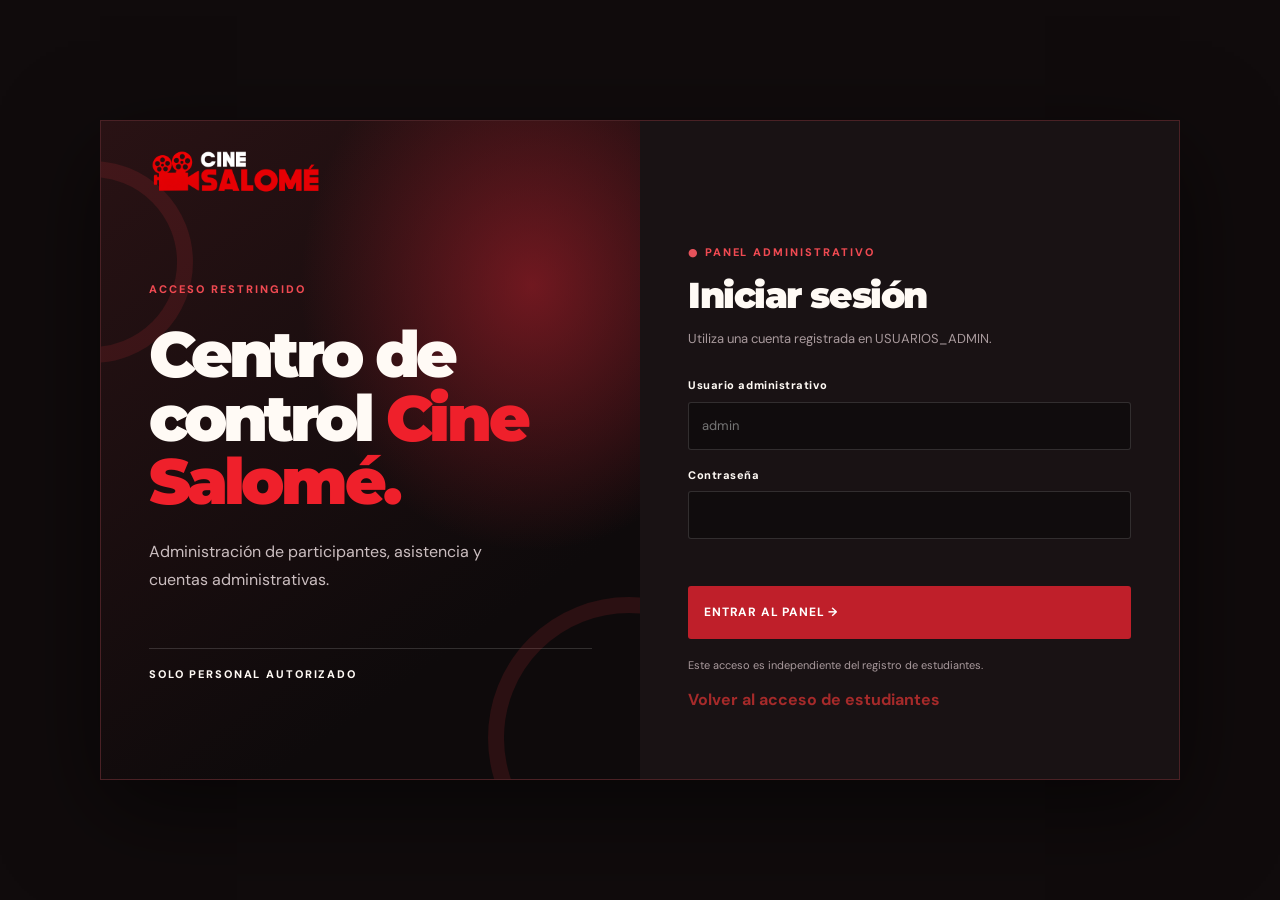
==== admin/index.html @ 3fd90b5b "Actualización general, creación de carpeta img, pequeñas mejoras en el diseño, apartado admin" ====
<!DOCTYPE html>
<html lang="es">
 <head>
  <meta charset="utf-8"/>
  <meta content="width=device-width, initial-scale=1" name="viewport"/>
  <meta content="#110d0e" name="theme-color"/>
  <title>
   Administración · Cine Salomé
  </title>
  <link href="../style/css/common.css" rel="stylesheet"/>
  <link href="../style/css/auth.css" rel="stylesheet"/>
  <link href="admin.css" rel="stylesheet"/>
  <link href="../img/favicon.png" rel="icon" type="image/png"/>
 </head>
 <body class="auth-page">
  <main class="auth-shell">
   <a class="auth-brand" href="./">
    <img alt="Cine Salomé" class="brand-logo" src="../img/LogoCineSalomé.png"/>
   </a>
   <div class="auth-poster">
    <div class="film-kicker">
     ACCESO RESTRINGIDO
    </div>
    <div class="poster-title">
     Centro de
     <br/>
     control
     <span>
      Cine Salomé.
     </span>
    </div>
    <p>
     Administración de participantes, asistencia y cuentas administrativas.
    </p>
    <div class="poster-date">
     SOLO PERSONAL AUTORIZADO
    </div>
   </div>
   <section class="auth-card">
    <p class="eyebrow">
     Panel administrativo
    </p>
    <h1>
     Iniciar sesión
    </h1>
    <p class="auth-subtitle">
     Utiliza una cuenta registrada en USUARIOS_ADMIN.
    </p>
    <form id="adminLoginForm">
     <div class="form-field">
      <label for="username">
       Usuario administrativo
      </label>
      <input autocomplete="username" id="username" minlength="3" name="USUARIO" placeholder="admin" required="" type="text"/>
     </div>
     <div class="form-field">
      <label for="password">
       Contraseña
      </label>
      <input autocomplete="current-password" id="password" name="CONTRASEÑA" required="" type="password"/>
     </div>
     <div aria-live="polite" class="form-error" id="adminMessage" role="alert">
     </div>
     <button class="btn btn-primary auth-submit" id="adminSubmit" type="submit">
      Entrar al panel →
     </button>
    </form>
    <p class="auth-note">
     Este acceso es independiente del registro de estudiantes.
    </p>
    <a class="student-login-link" href="../login.html">
     Volver al acceso de estudiantes
    </a>
   </section>
  </main>
  <script src="../api-config.js">
  </script>
  <script src="admin-login.js">
  </script>
 </body>
</html>
---- style/css/common.css ----
@import url('https://fonts.googleapis.com/css2?family=DM+Sans:wght@400;500;600;700&family=Montserrat:wght@700;800;900&display=swap');
:root
{
  --rojo:#bf1f2a;
  --rojo-claro:#e5525b;
  --negro:#110d0e;
  --gris-oscuro:#1b1517;
  --gris-medio:#3c2c2f;
  --blanco:#fffaf5;
  --gris-texto:#c8beb9;
  --borde:rgba(229,82,91,.25);
  --sombra:0 18px 46px rgba(0,0,0,.36)
}

*
{
  box-sizing:border-box;
  margin:0;
  padding:0
}

html
{
  scroll-behavior:smooth
}

body
{
  background:var(--negro);
  color:var(--blanco);
  font-family:'DM Sans',system-ui,sans-serif;
  line-height:1.7
}

a
{
  color:inherit
}

button
{
  font:inherit
}

.title,h1,h2,h3,.logo,.year
{
  font-family:'Montserrat',Arial,sans-serif;
  letter-spacing:-.04em
}

nav
{
  position:sticky;
  top:0;
  z-index:10;
  height:70px;
  padding:0 7%;
  display:flex;
  align-items:center;
  justify-content:space-between;
  background:rgba(17,13,14,.94);
  backdrop-filter:blur(12px);
  border-bottom:1px solid var(--borde)
}

.logo
{
  text-decoration:none;
  font-size:20px;
  letter-spacing:.1em;
  font-weight:900
}

.logo span,.section-title span
{
  color:var(--rojo-claro)
}

.nav-links
{
  display:flex;
  align-items:center;
  gap:22px;
  list-style:none
}

.nav-links a
{
  text-decoration:none;
  color:var(--gris-texto);
  font-size:12px;
  font-weight:700
}

.nav-links a:hover,.nav-links a[aria-current=page]
{
  color:var(--rojo-claro)
}

.nav-cta
{
  background:var(--rojo);
  color:white!important;
  padding:8px 12px;
  border-radius:3px
}

.menu-toggle
{
  display:none;
  color:var(--blanco);
  background:transparent;
  border:1px solid var(--borde);
  padding:6px 10px;
  font-size:20px;
  cursor:pointer
}

.page-hero
{
  padding:92px 8% 70px;
  position:relative;
  overflow:hidden;
  background:radial-gradient(circle at 82% 20%,rgba(191,31,42,.32),transparent 34%),linear-gradient(135deg,#110d0e,#281316);
  border-bottom:1px solid var(--borde)
}

.page-hero:after
{
  content:'';
  position:absolute;
  width:210px;
  height:210px;
  right:-75px;
  bottom:-102px;
  border:20px dotted rgba(229,82,91,.19);
  border-radius:50%;
  transform:rotate(20deg)
}

.eyebrow,.section-kicker
{
  font-size:11px;
  font-weight:700;
  color:var(--rojo-claro);
  letter-spacing:1.8px;
  text-transform:uppercase;
  margin-bottom:14px
}

.eyebrow:before
{
  content:'● ';
  color:var(--rojo-claro)
}

.page-title
{
  font-size:clamp(42px,6vw,76px);
  line-height:1.05;
  text-transform:uppercase;
  max-width:790px
}

.page-intro
{
  max-width:660px;
  color:var(--gris-texto);
  font-size:18px;
  margin-top:23px
}

.content-section
{
  padding:86px 8%
}

.content-section:nth-of-type(even)
{
  background:var(--gris-oscuro)
}

.section-head
{
  max-width:730px;
  margin-bottom:42px
}

.section-title
{
  font-size:clamp(32px,4vw,53px);
  line-height:1.1;
  text-transform:uppercase
}

.section-intro
{
  color:var(--gris-texto);
  margin-top:16px
}

.btn
{
  display:inline-flex;
  align-items:center;
  justify-content:center;
  text-decoration:none;
  border:1px solid transparent;
  padding:12px 19px;
  border-radius:3px;
  font-size:12px;
  font-weight:700;
  letter-spacing:.07em;
  text-transform:uppercase;
  cursor:pointer;
  transition:.2s
}

.btn:hover
{
  transform:translateY(-2px)
}

.btn-primary
{
  background:var(--rojo);
  color:white
}

.btn-primary:hover
{
  background:var(--rojo-claro)
}

.btn-light
{
  border-color:rgba(255,250,245,.32);
  color:var(--blanco);
  background:transparent
}

.btn-light:hover
{
  border-color:var(--rojo);
  color:var(--rojo-claro)
}

.reveal
{
  opacity:0;
  transform:translateY(18px);
  transition:.55s ease
}

.reveal.visible
{
  opacity:1;
  transform:none
}

.back-top
{
  position:fixed;
  right:22px;
  bottom:22px;
  width:42px;
  height:42px;
  z-index:5;
  border:1px solid var(--rojo);
  background:var(--rojo);
  color:#fff;
  cursor:pointer;
  opacity:0;
  pointer-events:none;
  transition:.2s
}

.back-top.show
{
  opacity:1;
  pointer-events:auto
}

footer
{
  padding:45px 8% 25px;
  text-align:center;
  background:#0c090a;
  border-top:1px solid var(--borde)
}

.footer-mark
{
  font:900 23px 'Montserrat',Arial,sans-serif;
  letter-spacing:.12em
}

.footer-mark span
{
  color:var(--rojo-claro)
}

.footer-quote
{
  color:var(--gris-texto);
  font-style:italic;
  margin:7px auto 19px
}

.footer-bottom
{
  border-top:1px solid rgba(255,250,245,.12);
  padding-top:15px;
  color:#958a85;
  font-size:12px
}

/* Un lenguaje visual inspirado en una entrada de cine: tarjetas, contraste y acentos rojos. */
.quote-card blockquote,.fact strong,.edu-big,.question,.result-score,.work-number
{
  font-family:'Montserrat',Arial,sans-serif!important
}

.quote-card blockquote,.edu-big,.question
{
  font-weight:800
}

.work-number,.fact strong,.result-score
{
  font-weight:900
}

.content-section
{
  position:relative
}

.info-card,.work-card,.edu-panel,.quiz-wrap
{
  border-radius:5px
}

@media(max-width:760px)
{
  nav
  {
    height:64px;
    padding:0 6%
  }

  .menu-toggle
  {
    display:block
  }

  .nav-links
  {
    display:none;
    position:absolute;
    top:63px;
    left:0;
    right:0;
    padding:10px 6% 17px;
    flex-direction:column;
    align-items:stretch;
    gap:0;
    background:#110d0e;
    border-bottom:1px solid var(--borde)
  }

  .nav-links.open
  {
    display:flex
  }

  .nav-links a
  {
    display:block;
    padding:11px 4px
  }

  .nav-cta
  {
    text-align:center;
    margin-top:5px
  }

  .page-hero,.content-section
  {
    padding-left:6%;
    padding-right:6%
  }

  .page-hero
  {
    padding-top:67px
  }

  .content-section
  {
    padding-top:62px;
    padding-bottom:62px
  }
}

@media(prefers-reduced-motion:reduce)
{
  html
  {
    scroll-behavior:auto
  }

  .reveal
  {
    opacity:1;
    transform:none;
    transition:none
  }
}


/* Identidad visual: logo oficial en la navegación */
.brand-logo { display:block; width:clamp(135px, 15vw, 190px); max-height:48px; height:auto; object-fit:contain; }
.logo, .auth-brand { display:inline-flex; align-items:center; flex-shrink:0; }
.auth-brand .brand-logo { width:clamp(145px, 18vw, 210px); max-height:54px; }
@media (max-width: 520px) { .brand-logo { width:135px; max-height:42px; } .auth-brand .brand-logo { width:150px; } }
---- style/css/auth.css ----
@import url('https://fonts.googleapis.com/css2?family=DM+Sans:wght@400;500;600;700&family=Montserrat:wght@700;800;900&display=swap');
.hidden
{
  display:none!important
}

.auth-page
{
  min-height:100vh;
  background:#100b0c;
  display:grid;
  place-items:center;
  padding:30px 18px
}

.auth-shell
{
  width:min(1080px,100%);
  min-height:660px;
  display:grid;
  grid-template-columns:1fr 1fr;
  background:#191214;
  border:1px solid rgba(229,82,91,.24);
  box-shadow:0 30px 90px #0008;
  position:relative
}

.auth-brand
{
  position:absolute;
  top:24px;
  left:30px;
  z-index:2;
  text-decoration:none;
  font:900 18px Montserrat,sans-serif;
  letter-spacing:.08em
}

.auth-brand span
{
  color:#ed303b
}

.auth-poster
{
  padding:105px 48px 42px;
  background:radial-gradient(ellipse at 80% 25%,#9f1e29a6,transparent 38%),linear-gradient(145deg,#291214,#0e0a0b 75%);
  display:flex;
  flex-direction:column;
  justify-content:center;
  position:relative;
  overflow:hidden
}

.auth-poster:before,.auth-poster:after
{
  content:'';
  position:absolute;
  border:16px solid #f33a4520;
  border-radius:50%;
  width:250px;
  height:250px;
  right:-130px;
  bottom:-100px
}

.auth-poster:after
{
  width:170px;
  height:170px;
  right:auto;
  left:-110px;
  top:40px
}

.film-kicker,.eyebrow
{
  color:#f04a52;
  font-size:11px;
  font-weight:800;
  letter-spacing:.18em;
  text-transform:uppercase
}

.poster-title
{
  font:900 clamp(42px,5vw,70px)/.99 Montserrat,sans-serif;
  letter-spacing:-.06em;
  margin:25px 0
}

.poster-title span
{
  color:#ef202b
}

.auth-poster p
{
  color:#cbbec0;
  max-width:360px
}

.poster-date
{
  margin-top:55px;
  border-top:1px solid #ffffff26;
  padding-top:16px;
  font-size:11px;
  letter-spacing:.17em;
  font-weight:800
}

.auth-card
{
  padding:95px 48px 38px;
  align-self:center
}

.auth-tabs
{
  display:flex;
  border-bottom:1px solid #ffffff20;
  margin-bottom:34px
}

.auth-tab
{
  flex:1;
  background:transparent;
  border:0;
  border-bottom:2px solid transparent;
  color:#a99a9d;
  padding:12px 4px;
  font-size:12px;
  font-weight:800;
  cursor:pointer
}

.auth-tab.active
{
  color:#fff;
  border-bottom-color:#ef303b
}

.auth-card h1
{
  font:900 clamp(26px,3vw,36px)/1.1 Montserrat,sans-serif;
  margin:12px 0
}

.auth-subtitle,.auth-note
{
  color:#a99a9d;
  font-size:13px
}

.auth-card form
{
  margin-top:26px
}

.form-field
{
  display:flex;
  flex-direction:column;
  gap:7px;
  margin-bottom:16px;
  min-width:0
}

.form-field label
{
  font-size:11px;
  font-weight:800;
  letter-spacing:.05em
}

.form-field input,.form-field select,.filters select,.search-box input
{
  width:100%;
  background:#100c0d;
  border:1px solid #ffffff24;
  color:#fff;
  padding:12px 13px;
  border-radius:3px;
  min-height:44px;
  font:inherit;
  font-size:13px;
  outline:none
}

.form-field input:focus,.form-field select:focus
{
  border-color:#ed303b
}

.form-field select option
{
  background:#191214
}

.form-row
{
  display:grid;
  grid-template-columns:1fr 1fr;
  gap:12px
}

.auth-submit
{
  width:100%;
  justify-content:space-between;
  margin:8px 0 18px;
  padding:15px
}

.auth-submit:disabled
{
  opacity:.65;
  cursor:wait
}

.form-error
{
  color:#ff8288;
  font-size:12px;
  min-height:18px;
  margin:5px 0
}

.auth-note
{
  font-size:11px;
  line-height:1.6
}

.session-actions
{
  display:flex;
  align-items:center;
  gap:10px;
  margin-left:16px
}

.session-name
{
  font-size:11px;
  color:#c8beb9;
  max-width:140px;
  overflow:hidden;
  text-overflow:ellipsis;
  white-space:nowrap
}

.logout-button
{
  background:transparent;
  color:#fff;
  border:1px solid #e5525b77;
  padding:8px 12px;
  font-size:11px;
  font-weight:800;
  cursor:pointer
}

.logout-button:hover
{
  background:#bf1f2a
}

@media(max-width:760px)
{
  .auth-shell
  {
    grid-template-columns:1fr;
    max-width:500px
  }

  .auth-poster
  {
    padding:90px 28px 30px;
    min-height:300px
  }

  .poster-title
  {
    font-size:46px;
    margin:17px 0
  }

  .poster-date
  {
    margin-top:24px
  }

  .auth-card
  {
    padding:32px 26px
  }

  .auth-brand
  {
    top:22px;
    left:26px
  }

  .session-actions
  {
    margin-left:auto
  }

  .session-name
  {
    display:none
  }
}

@media(max-width:390px)
{
  .form-row
  {
    grid-template-columns:1fr;
    gap:0
  }

  .auth-poster
  {
    min-height:265px
  }

  .poster-title
  {
    font-size:40px
  }
}
---- admin/admin.css ----
.student-login-link{display:inline-block;margin-top:12px;color:#a52a2a;font-weight:700;text-decoration:none}.student-login-link:hover{text-decoration:underline}.admin-route-note{font-size:.85rem;color:#777}
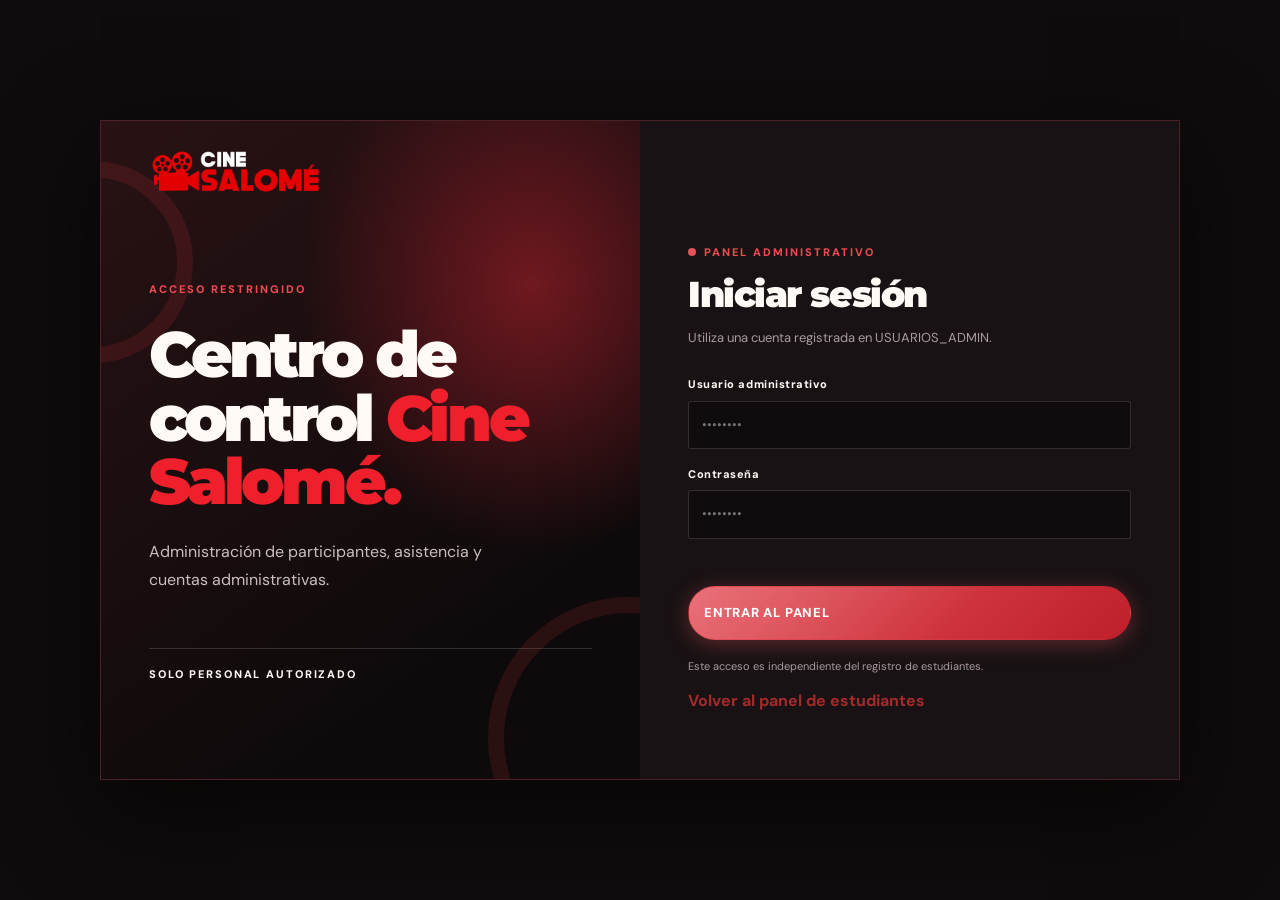
==== commit dc37d2e4: "Preparar aplicación para Vercel" ====
--- a/admin/index.html
+++ b/admin/index.html
@@ -51,25 +51,25 @@
       <label for="username">
        Usuario administrativo
       </label>
-      <input autocomplete="username" id="username" minlength="3" name="USUARIO" placeholder="admin" required="" type="text"/>
+      <input autocomplete="username" id="username" minlength="3" name="USUARIO" placeholder="••••••••" required="" type="text"/>
      </div>
      <div class="form-field">
       <label for="password">
        Contraseña
       </label>
-      <input autocomplete="current-password" id="password" name="CONTRASEÑA" required="" type="password"/>
+      <input autocomplete="current-password" id="password" name="CONTRASEÑA" placeholder="••••••••" required="" type="password"/>
      </div>
      <div aria-live="polite" class="form-error" id="adminMessage" role="alert">
      </div>
      <button class="btn btn-primary auth-submit" id="adminSubmit" type="submit">
-      Entrar al panel →
+      Entrar al panel
      </button>
     </form>
     <p class="auth-note">
      Este acceso es independiente del registro de estudiantes.
     </p>
     <a class="student-login-link" href="../login.html">
-     Volver al acceso de estudiantes
+     Volver al panel de estudiantes
     </a>
    </section>
   </main>
--- a/style/css/common.css
+++ b/style/css/common.css
@@ -60,7 +60,16 @@
   justify-content:space-between;
   background:rgba(17,13,14,.94);
   backdrop-filter:blur(12px);
-  border-bottom:1px solid var(--borde)
+  border-bottom:1px solid var(--borde);
+  transition:height .3s cubic-bezier(0.16, 1, 0.3, 1), background .3s ease, box-shadow .3s ease, border-color .3s ease;
+}
+
+nav.scrolled
+{
+  height:60px;
+  background:rgba(14,10,11,.98);
+  box-shadow:0 8px 30px rgba(0,0,0,.6);
+  border-bottom-color:rgba(229,82,91,.35);
 }
 
 .logo
@@ -145,13 +154,30 @@
   color:var(--rojo-claro);
   letter-spacing:1.8px;
   text-transform:uppercase;
-  margin-bottom:14px
+  margin-bottom:14px;
+  display:flex;
+  align-items:center;
+  gap:8px;
 }
 
 .eyebrow:before
 {
-  content:'● ';
-  color:var(--rojo-claro)
+  content:'';
+  display:inline-block;
+  width:8px;
+  height:8px;
+  border-radius:50%;
+  background:var(--rojo-claro);
+  flex-shrink:0;
+  animation:pulseRed 2s ease-in-out infinite;
+  box-shadow:0 0 0 0 rgba(229,82,91,.7);
+}
+
+@keyframes pulseRed
+{
+  0%   { box-shadow:0 0 0 0 rgba(229,82,91,.75); background:var(--rojo-claro); }
+  50%  { box-shadow:0 0 0 7px rgba(229,82,91,0); background:#ff6a72; }
+  100% { box-shadow:0 0 0 0 rgba(229,82,91,0); background:var(--rojo-claro); }
 }
 
 .page-title
@@ -204,59 +230,89 @@
   display:inline-flex;
   align-items:center;
   justify-content:center;
+  gap:8px;
   text-decoration:none;
-  border:1px solid transparent;
-  padding:12px 19px;
-  border-radius:3px;
-  font-size:12px;
-  font-weight:700;
-  letter-spacing:.07em;
+  border:1.5px solid transparent;
+  padding:14px 28px;
+  border-radius:999px;
+  font-size:13px;
+  font-weight:800;
+  letter-spacing:.06em;
   text-transform:uppercase;
   cursor:pointer;
-  transition:.2s
+  transition:transform .3s cubic-bezier(0.16, 1, 0.3, 1), background .25s ease, border-color .25s ease, box-shadow .3s ease;
 }
 
 .btn:hover
 {
-  transform:translateY(-2px)
+  transform:translateY(-3px) scale(1.04);
+  box-shadow:0 12px 28px rgba(191,31,42,.4);
+}
+
+.btn:active
+{
+  transform:translateY(-1px) scale(.99);
 }
 
 .btn-primary
 {
-  background:var(--rojo);
-  color:white
+  background:linear-gradient(135deg, var(--rojo-claro), var(--rojo));
+  color:white;
+  box-shadow:0 4px 20px rgba(229,82,91,.35);
+  position:relative;
+  overflow:hidden;
+}
+
+.btn-primary:after
+{
+  content:'';
+  position:absolute;
+  inset:-1px;
+  border-radius:inherit;
+  background:linear-gradient(135deg,rgba(255,255,255,.18),transparent 60%);
+  pointer-events:none;
 }
 
 .btn-primary:hover
 {
-  background:var(--rojo-claro)
+  background:linear-gradient(135deg,#ff6a72,var(--rojo-claro));
+  box-shadow:0 14px 32px rgba(229,82,91,.55), 0 0 0 3px rgba(229,82,91,.2);
 }
 
 .btn-light
 {
-  border-color:rgba(255,250,245,.32);
+  border-color:rgba(255,250,245,.35);
   color:var(--blanco);
-  background:transparent
+  background:rgba(255,255,255,.06);
+  backdrop-filter:blur(6px);
 }
 
 .btn-light:hover
 {
-  border-color:var(--rojo);
-  color:var(--rojo-claro)
+  border-color:var(--rojo-claro);
+  color:var(--rojo-claro);
+  background:rgba(229,82,91,.1);
+  box-shadow:0 10px 28px rgba(229,82,91,.25), 0 0 0 3px rgba(229,82,91,.15);
 }
 
 .reveal
 {
   opacity:0;
-  transform:translateY(18px);
-  transition:.55s ease
+  transform:translateY(24px);
+  transition:opacity .75s cubic-bezier(0.16, 1, 0.3, 1), transform .75s cubic-bezier(0.16, 1, 0.3, 1);
+  will-change:opacity, transform;
 }
 
 .reveal.visible
 {
   opacity:1;
-  transform:none
-}
+  transform:none;
+}
+
+.quick-grid .reveal:nth-child(1), .cards-grid .reveal:nth-child(1), .works-grid .reveal:nth-child(1) { transition-delay: .05s; }
+.quick-grid .reveal:nth-child(2), .cards-grid .reveal:nth-child(2), .works-grid .reveal:nth-child(2) { transition-delay: .14s; }
+.quick-grid .reveal:nth-child(3), .cards-grid .reveal:nth-child(3), .works-grid .reveal:nth-child(3) { transition-delay: .23s; }
+.quick-grid .reveal:nth-child(4), .cards-grid .reveal:nth-child(4), .works-grid .reveal:nth-child(4) { transition-delay: .32s; }
 
 .back-top
 {
@@ -425,3 +481,276 @@
 .logo, .auth-brand { display:inline-flex; align-items:center; flex-shrink:0; }
 .auth-brand .brand-logo { width:clamp(145px, 18vw, 210px); max-height:54px; }
 @media (max-width: 520px) { .brand-logo { width:135px; max-height:42px; } .auth-brand .brand-logo { width:150px; } }
+
+/* ==========================================================================
+   Menú Desplegable de Usuario y Perfil
+   ========================================================================== */
+.user-menu-wrapper {
+  position: relative;
+  display: inline-flex;
+  align-items: center;
+  margin-left: 20px;
+  order: 10;
+  z-index: 50;
+}
+
+.user-menu-btn {
+  display: inline-flex;
+  align-items: center;
+  gap: 9px;
+  background: rgba(255, 255, 255, 0.05);
+  border: 1px solid rgba(229, 82, 91, 0.28);
+  border-radius: 999px;
+  padding: 5px 14px 5px 6px;
+  color: var(--blanco);
+  cursor: pointer;
+  transition: all 0.22s ease;
+  font-family: inherit;
+  outline: none;
+}
+
+.user-menu-btn:hover,
+.user-menu-btn.active {
+  background: rgba(191, 31, 42, 0.16);
+  border-color: rgba(229, 82, 91, 0.6);
+  box-shadow: 0 4px 16px rgba(191, 31, 42, 0.22);
+}
+
+.user-avatar-badge {
+  width: 32px;
+  height: 32px;
+  border-radius: 50%;
+  background: linear-gradient(135deg, #bf1f2a, #6e1f32);
+  display: inline-flex;
+  align-items: center;
+  justify-content: center;
+  color: #fffaf5;
+  flex-shrink: 0;
+  box-shadow: 0 2px 8px rgba(0, 0, 0, 0.35);
+  border: 1.5px solid rgba(229, 82, 91, 0.4);
+}
+
+.avatar-svg {
+  width: 17px;
+  height: 17px;
+}
+
+.user-display-name {
+  font-size: 13px;
+  font-weight: 700;
+  color: #fffaf5;
+  max-width: 150px;
+  overflow: hidden;
+  text-overflow: ellipsis;
+  white-space: nowrap;
+  letter-spacing: -0.01em;
+}
+
+.user-chevron {
+  width: 14px;
+  height: 14px;
+  color: var(--gris-texto);
+  transition: transform 0.25s ease, color 0.2s ease;
+  flex-shrink: 0;
+}
+
+.user-menu-btn.active .user-chevron {
+  transform: rotate(180deg);
+  color: var(--rojo-claro);
+}
+
+/* Contenedor del desplegable flotante */
+.user-dropdown-menu {
+  position: absolute;
+  top: calc(100% + 10px);
+  right: 0;
+  min-width: 260px;
+  background: rgba(19, 14, 16, 0.98);
+  backdrop-filter: blur(16px);
+  -webkit-backdrop-filter: blur(16px);
+  border: 1px solid rgba(229, 82, 91, 0.35);
+  border-radius: 16px;
+  box-shadow: 0 20px 48px rgba(0, 0, 0, 0.72), 0 0 0 1px rgba(255, 255, 255, 0.05);
+  padding: 12px;
+  z-index: 1000;
+  opacity: 0;
+  visibility: hidden;
+  transform: translateY(-8px) scale(0.97);
+  transform-origin: top right;
+  transition: opacity 0.2s cubic-bezier(0.16, 1, 0.3, 1), 
+              transform 0.2s cubic-bezier(0.16, 1, 0.3, 1), 
+              visibility 0.2s;
+  pointer-events: none;
+}
+
+.user-dropdown-menu.show {
+  opacity: 1;
+  visibility: visible;
+  transform: translateY(0) scale(1);
+  pointer-events: auto;
+}
+
+/* Cabecera del desplegable con info de usuario */
+.user-dropdown-header {
+  display: flex;
+  align-items: center;
+  gap: 12px;
+  padding: 8px 10px 10px;
+}
+
+.dropdown-avatar-circle {
+  width: 40px;
+  height: 40px;
+  border-radius: 50%;
+  background: linear-gradient(135deg, #bf1f2a, #4a1523);
+  display: flex;
+  align-items: center;
+  justify-content: center;
+  color: #fffaf5;
+  flex-shrink: 0;
+  border: 2px solid rgba(229, 82, 91, 0.45);
+}
+
+.dropdown-avatar-circle svg {
+  width: 22px;
+  height: 22px;
+}
+
+.dropdown-user-details {
+  display: flex;
+  flex-direction: column;
+  min-width: 0;
+}
+
+.dropdown-user-name {
+  font-size: 13.5px;
+  font-weight: 800;
+  color: #fffaf5;
+  white-space: nowrap;
+  overflow: hidden;
+  text-overflow: ellipsis;
+  letter-spacing: -0.01em;
+}
+
+.dropdown-user-role {
+  display: inline-block;
+  align-self: flex-start;
+  font-size: 10px;
+  font-weight: 800;
+  text-transform: uppercase;
+  letter-spacing: 0.06em;
+  color: var(--rojo-claro);
+  background: rgba(191, 31, 42, 0.18);
+  border: 1px solid rgba(229, 82, 91, 0.25);
+  padding: 1px 7px;
+  border-radius: 999px;
+  margin-top: 3px;
+}
+
+.dropdown-user-email {
+  font-size: 11px;
+  color: var(--gris-texto);
+  white-space: nowrap;
+  overflow: hidden;
+  text-overflow: ellipsis;
+  margin-top: 2px;
+}
+
+.user-dropdown-divider {
+  height: 1px;
+  background: rgba(255, 255, 255, 0.08);
+  margin: 8px 0;
+}
+
+/* Acciones en el menú desplegable */
+.user-dropdown-body {
+  display: flex;
+  flex-direction: column;
+  gap: 4px;
+}
+
+.user-dropdown-link,
+.user-dropdown-logout {
+  display: flex;
+  align-items: center;
+  gap: 10px;
+  width: 100%;
+  padding: 9px 12px;
+  border-radius: 10px;
+  border: none;
+  background: transparent;
+  text-decoration: none;
+  font-size: 13px;
+  font-weight: 700;
+  cursor: pointer;
+  transition: all 0.18s ease;
+  font-family: inherit;
+  text-align: left;
+}
+
+.user-dropdown-link {
+  color: var(--blanco);
+}
+
+.user-dropdown-link:hover {
+  background: rgba(255, 255, 255, 0.06);
+  color: var(--rojo-claro);
+}
+
+.user-dropdown-link svg,
+.user-dropdown-logout svg {
+  width: 16px;
+  height: 16px;
+  flex-shrink: 0;
+}
+
+.user-dropdown-logout {
+  color: #ff6e76;
+}
+
+.user-dropdown-logout:hover {
+  background: rgba(191, 31, 42, 0.22);
+  color: #ff8b92;
+}
+
+/* Botón logout genérico de respaldo */
+.logout-button {
+  display: inline-flex;
+  align-items: center;
+  gap: 7px;
+  background: rgba(255, 255, 255, 0.04);
+  color: #fffaf5;
+  border: 1px solid rgba(229, 82, 91, 0.4);
+  padding: 7px 14px;
+  border-radius: 999px;
+  font-size: 12px;
+  font-weight: 800;
+  cursor: pointer;
+  transition: all 0.2s ease;
+}
+
+.logout-button:hover {
+  background: var(--rojo);
+  border-color: var(--rojo);
+  color: #fff;
+}
+
+/* Ajustes responsivos */
+@media (max-width: 760px) {
+  .user-display-name {
+    display: none;
+  }
+  .user-menu-btn {
+    padding: 4px 8px 4px 4px;
+    gap: 6px;
+  }
+  .user-menu-wrapper {
+    margin-left: auto;
+    margin-right: 12px;
+    order: 2;
+  }
+  .menu-toggle {
+    order: 3;
+  }
+}
+
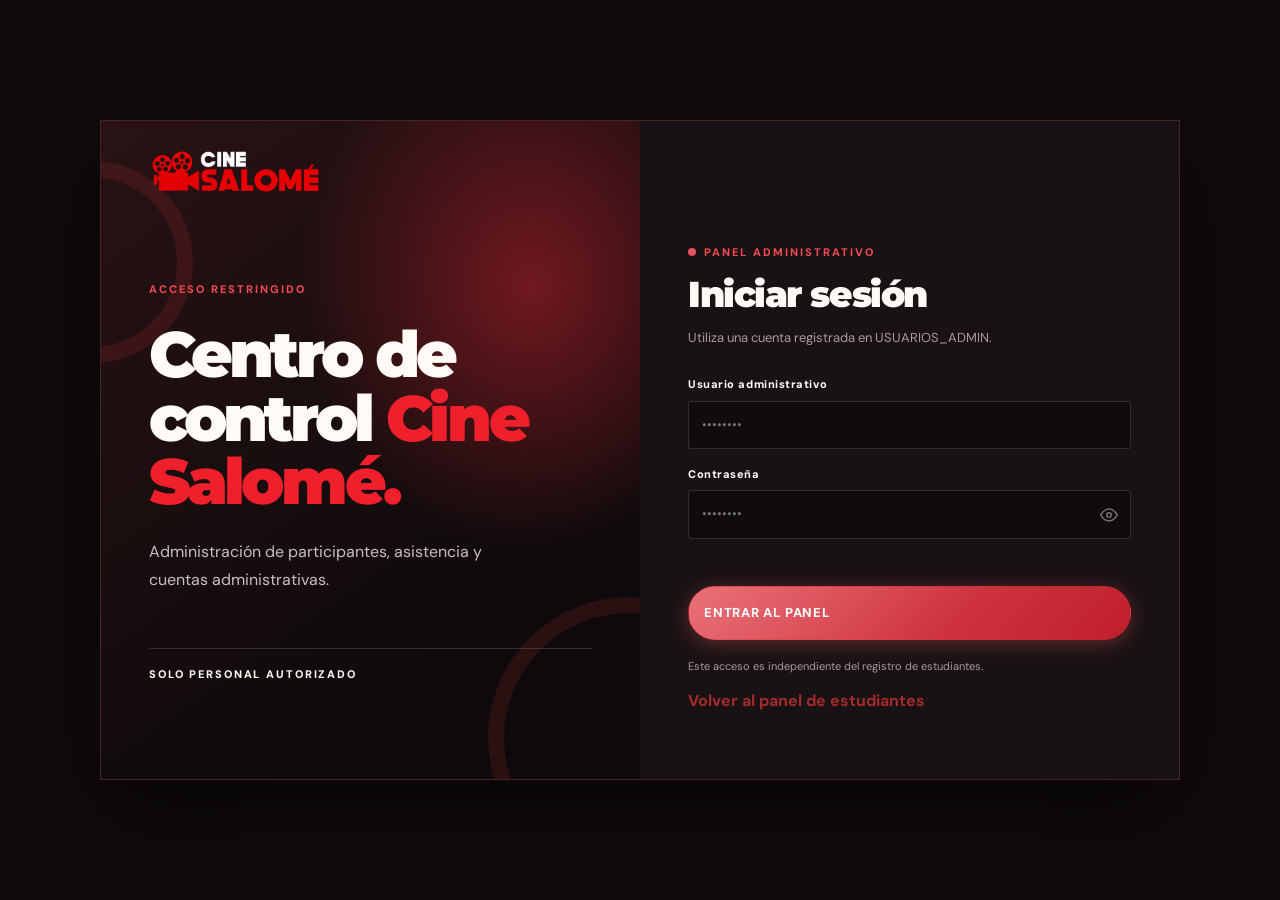
==== commit a61fe5b0: "ultimos cambios" ====
--- a/admin/index.html
+++ b/admin/index.html
@@ -57,7 +57,19 @@
       <label for="password">
        Contraseña
       </label>
-      <input autocomplete="current-password" id="password" name="CONTRASEÑA" placeholder="••••••••" required="" type="password"/>
+      <div class="password-wrapper">
+       <input autocomplete="current-password" id="password" name="CONTRASEÑA" placeholder="••••••••" required="" type="password"/>
+       <button type="button" class="password-toggle" id="toggleAdminPassword" aria-label="Mostrar u ocultar contraseña">
+        <svg id="adminEyeIcon" viewBox="0 0 24 24" fill="none" stroke="currentColor" stroke-width="2" stroke-linecap="round" stroke-linejoin="round">
+         <path d="M1 12s4-8 11-8 11 8 11 8-4 8-11 8-11-8-11-8z"/>
+         <circle cx="12" cy="12" r="3"/>
+        </svg>
+        <svg id="adminEyeOffIcon" viewBox="0 0 24 24" fill="none" stroke="currentColor" stroke-width="2" stroke-linecap="round" stroke-linejoin="round" style="display:none;">
+         <path d="M17.94 17.94A10.07 10.07 0 0 1 12 20c-7 0-11-8-11-8a18.45 18.45 0 0 1 5.06-5.94M9.9 4.24A9.12 9.12 0 0 1 12 4c7 0 11 8 11 8a18.5 18.5 0 0 1-2.16 3.19m-6.72-1.07a3 3 0 1 1-4.24-4.24"/>
+         <line x1="1" y1="1" x2="23" y2="23"/>
+        </svg>
+       </button>
+      </div>
      </div>
      <div aria-live="polite" class="form-error" id="adminMessage" role="alert">
      </div>
--- a/style/css/common.css
+++ b/style/css/common.css
@@ -40,6 +40,58 @@
 button
 {
   font:inherit
+}
+
+/* Iconos vectoriales profesionales y moderados */
+.site-icon
+{
+  display:inline-flex;
+  align-items:center;
+  justify-content:center;
+  width:42px;
+  height:42px;
+  stroke:var(--rojo-claro);
+  fill:none;
+  stroke-width:2.2;
+  stroke-linecap:round;
+  stroke-linejoin:round;
+  vertical-align:middle;
+  flex-shrink:0;
+  transition:transform .3s ease, stroke .3s ease;
+}
+.site-icon-lg
+{
+  width:54px;
+  height:54px;
+  stroke-width:2.2;
+}
+.site-icon-xl
+{
+  width:68px;
+  height:68px;
+  stroke-width:2.2;
+}
+
+/* Contenedor tipo insignia para iconos moderados */
+.icon-badge
+{
+  display:inline-flex;
+  align-items:center;
+  justify-content:center;
+  width:68px;
+  height:68px;
+  border-radius:12px;
+  background:rgba(229,82,91,.12);
+  border:1px solid rgba(229,82,91,.35);
+  margin-bottom:16px;
+  box-shadow:0 6px 18px rgba(0,0,0,.25);
+  transition:transform .3s ease, background .3s ease, border-color .3s ease;
+}
+.icon-badge:hover
+{
+  transform:scale(1.06);
+  background:rgba(229,82,91,.22);
+  border-color:var(--rojo-claro);
 }
 
 .title,h1,h2,h3,.logo,.year
@@ -98,12 +150,34 @@
   text-decoration:none;
   color:var(--gris-texto);
   font-size:12px;
-  font-weight:700
+  font-weight:700;
+  position:relative;
+  padding-bottom:4px
+}
+
+.nav-links a::after
+{
+  content:'';
+  position:absolute;
+  bottom:-2px;
+  left:0;
+  right:0;
+  height:2px;
+  background:var(--rojo-claro);
+  border-radius:2px;
+  transform:scaleX(0);
+  transition:transform .25s cubic-bezier(0.16,1,0.3,1);
+  transform-origin:center
 }
 
 .nav-links a:hover,.nav-links a[aria-current=page]
 {
   color:var(--rojo-claro)
+}
+
+.nav-links a[aria-current=page]::after
+{
+  transform:scaleX(1)
 }
 
 .nav-cta
@@ -138,13 +212,20 @@
 {
   content:'';
   position:absolute;
-  width:210px;
-  height:210px;
+  width:220px;
+  height:220px;
   right:-75px;
   bottom:-102px;
-  border:20px dotted rgba(229,82,91,.19);
+  border:20px dotted rgba(229,82,91,.28);
   border-radius:50%;
-  transform:rotate(20deg)
+  animation:rotateDottedCircle 24s linear infinite;
+  pointer-events:none;
+}
+
+@keyframes rotateDottedCircle
+{
+  from { transform:rotate(0deg); }
+  to { transform:rotate(360deg); }
 }
 
 .eyebrow,.section-kicker
@@ -347,8 +428,25 @@
 
 .footer-mark
 {
-  font:900 23px 'Montserrat',Arial,sans-serif;
-  letter-spacing:.12em
+  display:flex;
+  justify-content:center;
+  align-items:center;
+  margin-bottom:4px
+}
+
+.footer-logo
+{
+  height:52px;
+  width:auto;
+  object-fit:contain;
+  opacity:.9;
+  filter:drop-shadow(0 2px 10px rgba(229,82,91,.25));
+  transition:opacity .3s ease
+}
+
+.footer-logo:hover
+{
+  opacity:1
 }
 
 .footer-mark span
--- a/style/css/auth.css
+++ b/style/css/auth.css
@@ -133,13 +133,34 @@
   padding:12px 4px;
   font-size:12px;
   font-weight:800;
-  cursor:pointer
+  cursor:pointer;
+  transition:color .22s ease, border-color .22s ease
 }
 
 .auth-tab.active
 {
   color:#fff;
   border-bottom-color:#ef303b
+}
+
+/* ── Animación de aparición del contenido al cambiar tab ─── */
+@keyframes authFadeIn
+{
+  from { opacity:0; transform:translateY(10px); }
+  to   { opacity:1; transform:translateY(0); }
+}
+
+.auth-card form.tab-anim,
+.auth-card .form-anim
+{
+  animation:authFadeIn .32s cubic-bezier(0.16,1,0.3,1)
+}
+
+/* Aplica la animación al h1 y subtítulo también */
+.auth-card h1.tab-anim,
+.auth-card .auth-subtitle.tab-anim
+{
+  animation:authFadeIn .28s cubic-bezier(0.16,1,0.3,1)
 }
 
 .auth-card h1
@@ -333,3 +354,242 @@
     font-size:40px
   }
 }
+
+/* ── Botón de ojo para mostrar/ocultar contraseña ─────────────────────── */
+.password-wrapper
+{
+  position:relative;
+  display:flex;
+  align-items:center
+}
+
+.password-wrapper input
+{
+  padding-right:44px
+}
+
+.password-toggle
+{
+  position:absolute;
+  right:0;
+  top:50%;
+  transform:translateY(-50%);
+  width:44px;
+  height:100%;
+  background:transparent;
+  border:none;
+  cursor:pointer;
+  display:flex;
+  align-items:center;
+  justify-content:center;
+  color:#7a6e70;
+  padding:0;
+  transition:color .2s
+}
+
+.password-toggle:hover
+{
+  color:#ef202b
+}
+
+.password-toggle svg
+{
+  width:18px;
+  height:18px;
+  pointer-events:none;
+  flex-shrink:0
+}
+
+/* ── Enlace "olvidé mi contraseña" ───────────────────────────────────────── */
+.forgot-link
+{
+  display:block;
+  text-align:right;
+  font-size:11px;
+  font-weight:700;
+  color:#a99a9d;
+  text-decoration:none;
+  margin-top:-8px;
+  margin-bottom:10px;
+  letter-spacing:.03em;
+  transition:color .2s
+}
+
+.forgot-link:hover
+{
+  color:#ef202b
+}
+
+/* ── Overlay / Modal de verificación ────────────────────────────────────── */
+.modal-overlay
+{
+  position:fixed;
+  inset:0;
+  background:#00000088;
+  backdrop-filter:blur(6px);
+  -webkit-backdrop-filter:blur(6px);
+  display:flex;
+  align-items:center;
+  justify-content:center;
+  z-index:9999;
+  padding:20px;
+  opacity:0;
+  pointer-events:none;
+  transition:opacity .25s
+}
+
+.modal-overlay.open
+{
+  opacity:1;
+  pointer-events:all
+}
+
+.modal-box
+{
+  background:#191214;
+  border:1px solid rgba(229,82,91,.24);
+  border-radius:6px;
+  padding:36px 36px 28px;
+  width:min(440px,100%);
+  box-shadow:0 24px 70px #0009;
+  transform:translateY(16px);
+  transition:transform .28s cubic-bezier(.34,1.56,.64,1)
+}
+
+.modal-overlay.open .modal-box
+{
+  transform:translateY(0)
+}
+
+.modal-kicker
+{
+  font-size:10px;
+  font-weight:800;
+  letter-spacing:.18em;
+  text-transform:uppercase;
+  color:#ef202b;
+  margin-bottom:8px
+}
+
+.modal-box h2
+{
+  font:900 22px/1.1 Montserrat,sans-serif;
+  margin:0 0 10px
+}
+
+.modal-box p
+{
+  font-size:13px;
+  color:#a99a9d;
+  margin:0 0 22px;
+  line-height:1.6
+}
+
+.modal-box p strong
+{
+  color:#fff
+}
+
+/* Input del código de 6 dígitos */
+.code-input
+{
+  width:100%;
+  background:#100c0d;
+  border:1px solid #ffffff24;
+  color:#fff;
+  padding:14px;
+  border-radius:3px;
+  font-size:28px;
+  font-weight:900;
+  font-family:monospace;
+  letter-spacing:.3em;
+  text-align:center;
+  outline:none;
+  margin-bottom:16px;
+  transition:border-color .2s
+}
+
+.code-input:focus
+{
+  border-color:#ef202b
+}
+
+.modal-actions
+{
+  display:flex;
+  gap:10px;
+  flex-wrap:wrap
+}
+
+.modal-actions .btn
+{
+  flex:1;
+  min-width:120px;
+  justify-content:center;
+  padding:13px
+}
+
+.btn-ghost
+{
+  background:transparent;
+  border:1px solid #ffffff24;
+  color:#a99a9d;
+  font-size:13px;
+  font-weight:700;
+  cursor:pointer;
+  border-radius:3px;
+  padding:13px 20px;
+  transition:border-color .2s,color .2s,background .2s
+}
+
+.btn-ghost:hover
+{
+  border-color:#ef202b;
+  color:#fff;
+  background:rgba(239,32,43,.06)
+}
+
+
+.modal-resend
+{
+  margin-top:14px;
+  font-size:12px;
+  color:#7a6e70;
+  text-align:center
+}
+
+.modal-resend button
+{
+  background:none;
+  border:none;
+  color:#a99a9d;
+  cursor:pointer;
+  font-size:12px;
+  font-weight:700;
+  padding:0;
+  text-decoration:underline;
+  transition:color .2s
+}
+
+.modal-resend button:hover
+{
+  color:#ef202b
+}
+
+.modal-resend button:disabled
+{
+  color:#5c5254;
+  cursor:not-allowed;
+  text-decoration:none
+}
+
+/* Paso "nueva contraseña" dentro del modal */
+.modal-step
+{
+  display:none
+}
+
+.modal-step.active
+{
+  display:block
+}
